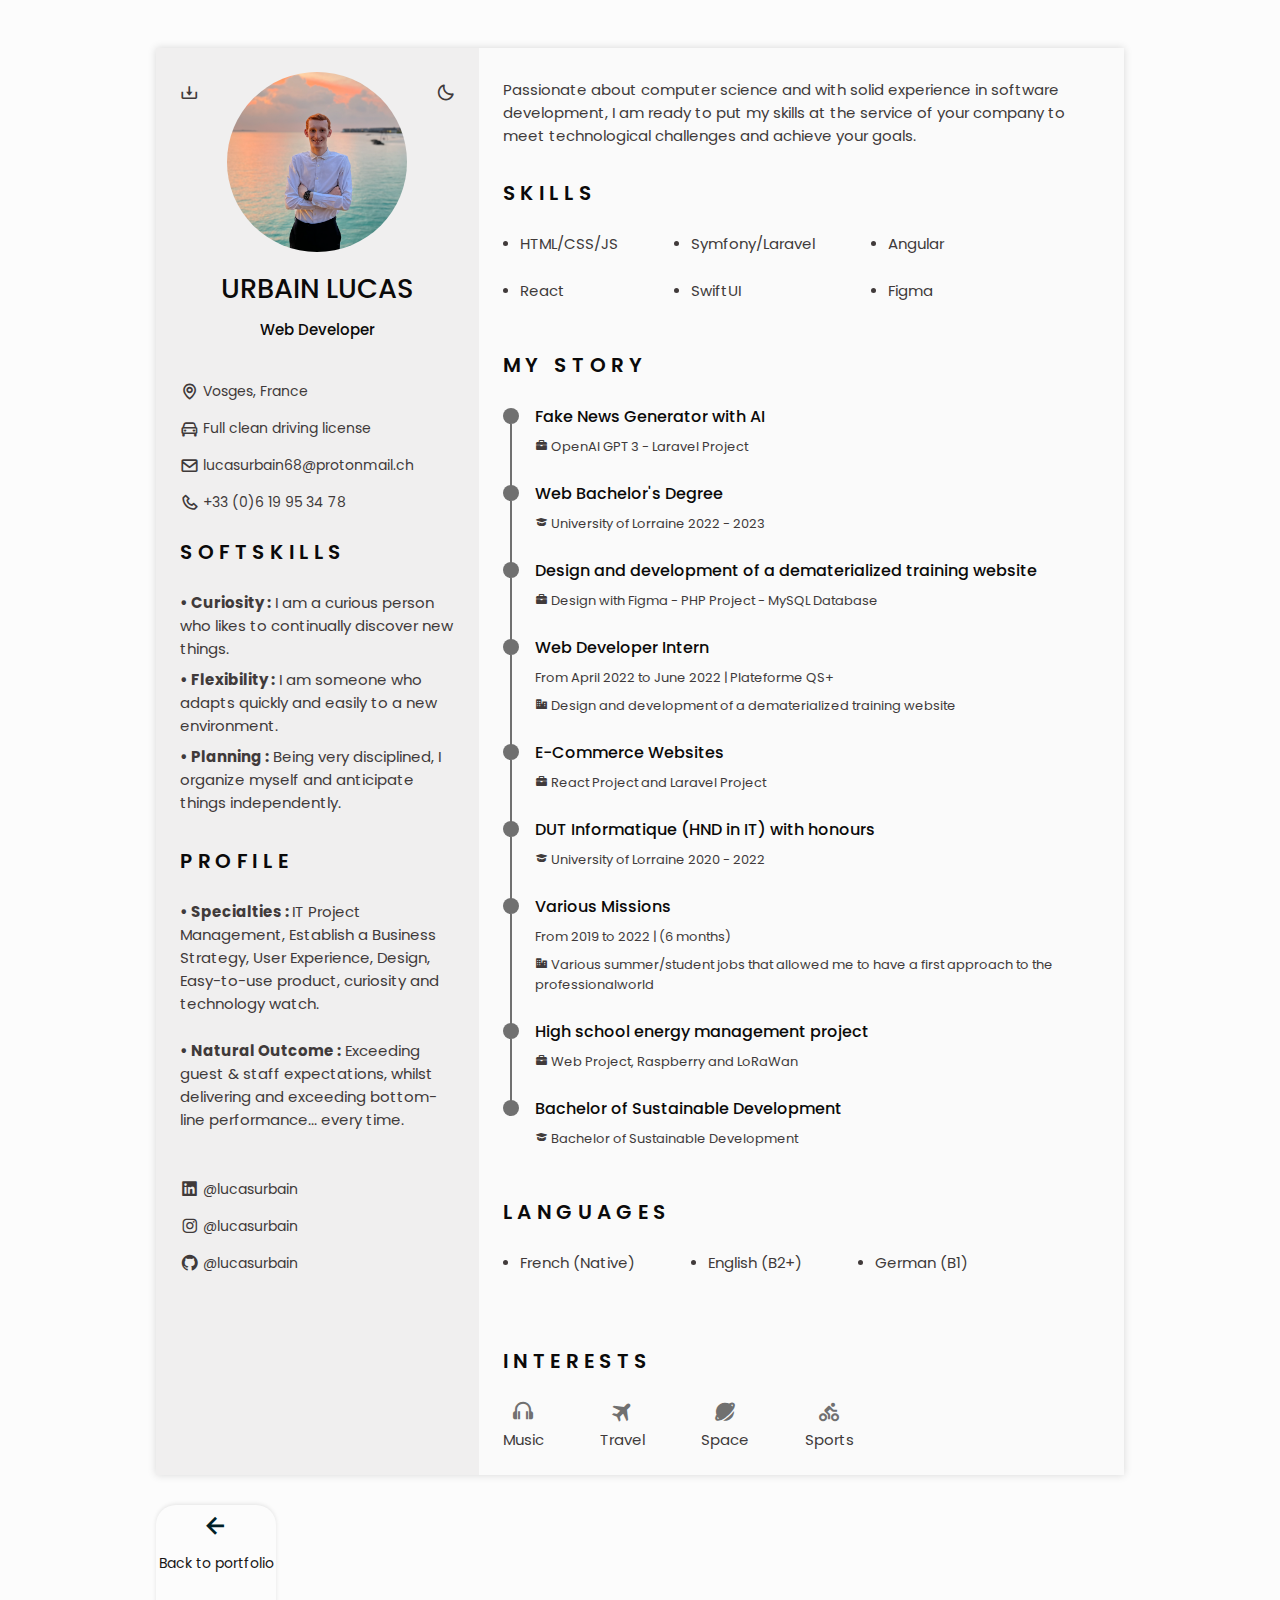
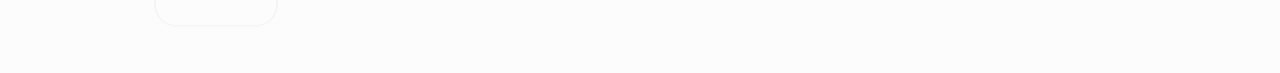
==== cv.html @ ab7e084f "2023.15.1" ====
<!DOCTYPE html>
<html lang="en">

<head>
    <meta charset="UTF-8">
    <meta name="viewport" content="width=device-width, initial-scale=1.0">
    <meta name="format-detection" content="telephone=no">

    <!--========== BOX ICONS ==========-->
    <link rel="stylesheet" href="https://cdn.jsdelivr.net/npm/boxicons@latest/css/boxicons.min.css">

    <!--========== CSS ==========-->
    <link rel="stylesheet" href="assets/css/cv-styles.css">

    <title>Responsive resume cv</title>
</head>

<body>
    <!--========== HEADER ==========-->
    <header class="l-header" id="header">
        <nav class="nav bd-container">
            <a href="index" class="nav__logo">Urbain</a>

            <div class="nav__menu" id="nav-menu">
                <ul class="nav__list">

                    <li class="nav__item">
                        <a href="#home" class="nav__link active-link">
                            <i class='bx bx-home nav__icon'></i>Home
                        </a>
                    </li>

                    <li class="nav__item">
                        <a href="#skills" class="nav__link">
                            <i class='bx bx-receipt nav__icon'></i>Softskills
                        </a>
                    </li>

                    <li class="nav__item">
                        <a href="#profile" class="nav__link">
                            <i class='bx bx-user nav__icon'></i>Profile
                        </a>
                    </li>

                    <li class="nav__item">
                        <a href="#experience" class="nav__link">
                            <i class='bx bx-book nav__icon'></i>Education
                        </a>
                    </li>
        

                    <li class="nav__item">
                        <a href="#experience" class="nav__link">
                            <i class='bx bx-briefcase-alt nav__icon'></i>Experience
                        </a>
                    </li>

                    <li class="nav__item">
                        <a href="#langues" class="nav__link">
                            <i class='bx bx-award nav__icon'></i>Languages
                        </a>
                    </li>
                </ul>
            </div>

            <div class="nav__toggle" id="nav-toggle">
                <i class='bx bx-grid-alt'></i>
            </div>
        </nav>
    </header>

    <main class=" l-main bd-container">
        <!-- All elements within this div, is generated in PDF -->
        <div class="resume" id="area-cv">
            <div class="resume__left">
                <!--========== HOME ==========-->
                <section class="home" id="home">
                    <div class="home__container section bd-grid">
                        <div class="home__data bd-grid">
                            <img src="assets/img/cv.png" alt="" class="home__img">

                            <h1 class="home__title">URBAIN LUCAS</h1>
                            <h3 class="home__profession">Web Developer</h3>

                            <div>
                                <a download="" href="assets/pdf/CV_URBAIN_LUCAS_FR.pdf" class="home__button-movil">Download CV</a>
                            </div>
                        </div>

                        <div class="home__adress bd-grid">
                            <span class="home__information">
                                <i class='bx bx-map home__icon'></i> Vosges, France
                            </span>
                            <span class="home__information">
                                <i class='bx bx-car home__icon'></i>Full clean driving license
                            </span>
                            <span class="home__information">
                                <i class='bx bx-envelope home__icon'></i>lucasurbain68@protonmail.ch
                            </span>
                            <span class="home__information">
                                <i class='bx bx-phone home__icon'></i>+33 (0)6 19 95 34 78
                            </span>
                        </div>
                    </div>


                    <!-- Theme change button -->
                    <i class='bx bx-moon change-theme' title="Theme" id="theme-button"></i>

                    <!-- Button to generate and download the pdf. Available for desktop. -->
                    <i class='bx bx-download generate-pdf' title="Generate PDF" id="resume-button"></i>
                </section>

                <!--========== SOFT SKILL ==========-->
                <section class="skills" id="skills">
                    <h2 class="section-title">Softskills</h2>

                    <p class="skills__description">
                        <b> • Curiosity :</b>  I am a curious person who likes to continually discover new things.
                    </p>
                    <p class="skills__description">
                        <b> • Flexibility :</b> I am someone who adapts quickly and easily to a new environment.
                    </p>
                    <p class="skills__description">
                        <b> • Planning :</b> Being very disciplined, I organize myself and anticipate things independently.
                    </p>
                </section>

                <!--========== PROFILE ==========-->
                <section class="profile section" id="profile">
                    <h2 class="section-title">Profile</h2>

                    <p class="profile__description">
                        <b> • Specialties : </b> IT Project Management, Establish a Business
                        Strategy, User Experience, Design, Easy-to-use product, curiosity and technology watch.
                    </p>
                    <p class="profile__description">
                        <b> • Natural Outcome :</b> Exceeding guest & staff expectations, whilst delivering and exceeding bottom-line performance... every time.
                    </p>
                </section>

                <!--========== SOCIAL ==========-->
                <section class="social">
                    <div class="social__container bd-grid">
                        <a href="https://www.linkedin.com/in/lucasurbain/" target="_blank" class="social__link">
                            <i class='bx bxl-linkedin-square social__icon'></i> @lucasurbain
                        </a>
                        <a href="https://instagram.com/lucasurbain" target="_blank" class="social__link">
                            <i class='bx bxl-instagram social__icon'></i> @lucasurbain
                        </a>
                        <a href="https://github.com/lucasurbain" target="_blank" class="social__link">
                            <i class='bx bxl-github social__icon'></i> @lucasurbain
                        </a>
                    </div>
                </section>

            </div>

            <div class="resume__right">
                <!--========== RECENT WORK ==========-->
                    <section class="introduction">
                        <p>Passionate about computer science and with solid experience in software development, I am ready to put my skills at the service of your company to meet technological challenges and achieve your goals.</p>
                    </section>
                <!--========== COMPÉTENCES ==========-->
                <section class="">
                    <h2 class="section-title">Skills</h2>

                    <div class="languages__container">
                        <ul class="languages__content bd-grid">
                            <li class="languages__name">
                                <span class="languages__circle"> </span>HTML/CSS/JS
                            </li>
                            <li class="languages__name">
                                <span class="languages__circle"> </span>Symfony/Laravel
                            </li>
                            <li class="languages__name">
                                <span class="languages__circle"> </span>Angular
                            </li>
                            <li class="languages__name">
                                <span class="languages__circle"> </span>React
                            </li>
                            <li class="languages__name">
                                <span class="languages__circle"> </span>SwiftUI
                            </li>
                            <li class="languages__name">
                                <span class="languages__circle"> </span>Figma
                            </li>
                        </ul>
                    </div>
                </section>
                <section class="experience section" id="experience">
                    <h2 class="section-title">My Story</h2>
                    <div class="experience__container bd-grid">
                        <div class="experience__content">
                            <div class="experience__time">
                                <span class="experience__rounder"></span>
                                <span class="experience__line"></span>
                            </div>

                            <div class="experience__data bd-grid">
                                <h3 class="experience__title">Fake News Generator with AI</h3>
                                <span class="experience__company"><i class='bx bxs-briefcase' ></i> OpenAI GPT 3 - Laravel Project</span>

                            </div>
                        </div>

                        <div class="experience__content">
                            <div class="experience__time">
                                <span class="experience__rounder"></span>
                                <span class="experience__line"></span>
                            </div>

                            <div class="experience__data bd-grid">
                                <h3 class="experience__title">Web Bachelor's Degree</h3>
                                <span class="experience__company"><i class='bx bxs-graduation'></i> University of Lorraine 2022 - 2023</span>
                            </div>
                        </div>

                        <div class="experience__content">
                            <div class="experience__time">
                                <span class="experience__rounder"></span>
                                <span class="experience__line"></span>
                            </div>

                            <div class="experience__data bd-grid">
                                <h3 class="experience__title">Design and development of a dematerialized training website</h3>
                                <span class="experience__company"><i class='bx bxs-briefcase' ></i> Design with Figma - PHP Project - MySQL Database</span>

                            </div>
                        </div>
                        <div class="experience__content">
                            <div class="experience__time">
                                <span class="experience__rounder"></span>
                                <span class="experience__line"></span>
                            </div>

                            <div class="experience__data bd-grid">
                                <h3 class="experience__title">Web Developer Intern</h3>
                                <span class="experience__company">From April 2022 to June 2022 | Plateforme QS+</span>
                                <p class="experience__description"><i class='bx bxs-business' ></i> Design and development of a dematerialized training website</p>
                            </div>
                        </div>

                        <div class="experience__content">
                            <div class="experience__time">
                                <span class="experience__rounder"></span>
                                <span class="experience__line"></span>
                            </div>

                            <div class="experience__data bd-grid">
                                <h3 class="experience__title">E-Commerce Websites</h3>
                                <span class="experience__company"><i class='bx bxs-briefcase' ></i> React Project and Laravel Project</span>

                            </div>
                        </div>

                        <div class="experience__content">
                            <div class="experience__time">
                                <span class="experience__rounder"></span>
                                <span class="experience__line"></span>
                            </div>

                            <div class="experience__data bd-grid">
                                <h3 class="experience__title">DUT Informatique (HND in IT) with honours</h3>
                                <span class="experience__company"><i class='bx bxs-graduation'></i> University of Lorraine 2020 - 2022</span>
                            </div>
                        </div>

                        <div class="experience__content">
                            <div class="experience__time">
                                <span class="experience__rounder"></span>
                                <span class="experience__line"></span>
                            </div>

                            <div class="experience__data bd-grid">
                                <h3 class="experience__title">Various Missions</h3>
                                <span class="experience__company">From 2019 to 2022 | (6 months)</span>
                                <p class="experience__description"><i class='bx bxs-business' ></i> Various summer/student jobs that allowed me to have a first approach to the professionalworld</p>
                            </div>
                        </div>

                        <div class="experience__content">
                            <div class="experience__time">
                                <span class="experience__rounder"></span>
                                <span class="experience__line"></span>
                            </div>

                            <div class="experience__data bd-grid">
                                <h3 class="experience__title">High school energy management project</h3>
                                <span class="experience__company"><i class='bx bxs-briefcase' ></i> Web Project, Raspberry and LoRaWan</span>

                            </div>
                        </div>

                        <div class="experience__content">
                            <div class="experience__time">
                                <span class="experience__rounder"></span>
                            </div>

                            <div class="experience__data bd-grid">
                                <h3 class="experience__title">Bachelor of Sustainable Development</h3>
                                <span class="experience__company"><i class='bx bxs-graduation'></i> Bachelor of Sustainable Development</span>
                            </div>
                        </div>


                    </div>
                </section>

                <section class="languages section" id="langues">
                    <h2 class="section-title">Languages</h2>

                    <div class="languages__container">
                        <ul class="languages__content bd-grid">
                            <li class="languages__name">
                                <span class="languages__circle"> </span> French (Native)
                            </li>
                            <li class="languages__name">
                                <span class="languages__circle"> </span> English (B2+)
                            </li>
                            <li class="languages__name">
                                <span class="languages__circle"> </span> German (B1)
                            </li>
                        </ul>
                    </div>
                </section>

                <!--========== INTERESTS ==========-->
                <section class="interests section">
                    <h2 class="section-title">Interests</h2>

                    <div class="interests__container bd-grid">
                        <div class="interests__content">
                            <i class='bx bx-headphone interests__icon'></i>
                            <span class="interests__name">Music</span>
                        </div>
                        <div class="interests__content">
                            <i class='bx bxs-plane-alt interests__icon'></i>
                            <span class="interests__name">Travel</span>
                        </div>
                        <div class="interests__content">
                            <i class='bx bxs-planet interests__icon'></i>
                            <span class="interests__name">Space</span>
                        </div>
                        <div class="interests__content">
                            <i class='bx bx-cycling interests__icon'></i>
                            <span class="interests__name">Sports</span>
                        </div>
                    </div>
                </section>

                 
            </div>
        </div>

        <a href="index" class="button__nav">
            <h3 class="icon"><i class='bx bx-left-arrow-alt'></i></h3>
            <p class="text">Back to portfolio</p>
        </a>

        <div class="qr-code-viewver" >
            <div class="content__card">

                <div class="title__container">
                    <h1>Télechargement en cours...</h1>
                </div>

                <div class="container">
                    <div class="check-mark">
                        <div class="content">
                            <input type="checkbox" id="check">
                            <label for="check" id="label-check">
                               <div class="check-icon" ></div>
                            </label>
                        </div>
               
                    </div>
                </div>  

    
            </div>
           
      
            </div>
    </main>

    <!--========== SCROLL TOP ==========-->
    <a href="#" class="scrolltop" id="scroll-top">
        <i class='bx bx-up-arrow-alt scrolltop__icon'></i>
    </a>

    <!--========== HTML2PDF ==========-->
    <script src="assets/js/html2pdf.bundle.min.js"></script>

    <!--========== MAIN JS ==========-->
    <script src="assets/js/cv-main.js"></script>

    <script>

        let download = document.getElementById("resume-button");
        let viewver = document.querySelector('.qr-code-viewver');  
        let checklabel = document.getElementById("label-check"); 
        let checkInput = document.getElementById("check"); 

        download.addEventListener("click", function() {
            displayInterface();
            setTimeout(() => {
                checkValidate();
            }, "2500");
        });

        function displayInterface(){
            viewver.classList.toggle("active-modal");
        }

        function removeInterface(){
            viewver.classList.remove("active-modal");
        }

        function checkValidate() {
            viewver.classList.toggle("download-completed");
            checkInput.setAttribute("checked", "");
            checkInput.setAttribute("disabled", "disabled");
            setTimeout(() => {
                removeInterface();
                viewver.classList.remove("download-completed");
                checkInput.removeAttribute("checked");
                checkInput.removeAttribute("disabled");
            }, "2000");
        }

    </script>
</body>

</html>
---- assets/css/cv-styles.css ----
/*===== GOOGLE FONTS =====*/

@import url('https://fonts.googleapis.com/css2?family=Poppins:wght@400;500;600&display=swap');

/*===== VARIABLES CSS =====*/

:root {
    --header-height: 3rem;
    /*========== Colors ==========*/
    --title-color: #0B0A0A;
    --text-color: #403A3A;
    --text-color-light: #707070;
    --container-color: #FAFAFA;
    --container-color-alt: #F0EFEF;
    --body-color: #FCFCFC;
    /*========== Font and typography ==========*/
    --body-font: 'Poppins', sans-serif;
    --h1-font-size: 1.5rem;
    --h2-font-size: 1.25rem;
    --h3-font-size: 1rem;
    --normal-font-size: .938rem;
    --small-font-size: .875rem;
    --smaller-font-size: .813rem;
    /*========== Font weight ==========*/
    --font-medium: 500;
    --font-semi-bold: 600;
    /*========== Margenes ==========*/
    --mb-1: .5rem;
    --mb-2: 1rem;
    --mb-3: 1.5rem;
    /*========== z index ==========*/
    --z-tooltip: 10;
    --z-fixed: 100;
}


/*========== BASE ==========*/

*,
::before,
::after {
    box-sizing: border-box;
}

html {
    scroll-behavior: smooth;
}


/*========== Variables Dark theme ==========*/

body.dark-theme {
    --title-color: #F2F2F2;
    --text-color: #BFBFBF;
    --container-color: #212121;
    --container-color-alt: #181616;
    --body-color: #2B2B2B;
}


/*========== Button Dark/Light ==========*/

.change-theme {
    position: absolute;
    right: 0;
    top: 2.2rem;
    display: flex;
    color: var(--text-color);
    font-size: 1.2rem;
    cursor: pointer;
}

.change-theme:hover {
    color: var(--title-color);
}


/*========== Font size variables to scale cv ==========*/

body.scale-cv {
    --h1-font-size: .938rem;
    --h2-font-size: .938rem;
    --h3-font-size: .875rem;
    --normal-font-size: .813rem;
    --small-font-size: .75rem;
    --smaller-font-size: .688rem;
}


/*========== Generate PDF button ==========*/

.generate-pdf {
    display: none;
    position: absolute;
    top: 2.2rem;
    left: 0;
    font-size: 1.2rem;
    color: var(--text-color);
    cursor: pointer;
}

.generate-pdf:hover {
    color: var(--title-color);
}


/*========== Classes modified to reduce size and print on A4 sheet ==========*/

.scale-cv .change-theme,
.scale-cv .generate-pdf {
    display: none;
}

.scale-cv .bd-container {
    max-width: 595px;
}

.scale-cv .section {
    padding: 1.30rem 0;
}

.scale-cv .section-title {
    margin-bottom: .5rem;

}

.scale-cv .resume__left,
.scale-cv .resume__right {
    padding: 0 1rem;
}

.scale-cv .home__img {
    width: 160px;
    height: 160px;
}

.scale-cv .home__container {
    gap: 1.5rem;
}

.scale-cv .home__data {
    gap: .25rem;
}

.scale-cv .home__adress,
.scale-cv .social__container {
    gap: .75rem;
}

.scale-cv .social__container {
    padding-bottom: 0.5rem;
}

.scale-cv .home__icon,
.scale-cv .social__icon,
.scale-cv .interests__icon {
    font-size: 1rem;
}

.scale-cv .education__container,
.scale-cv .experience__container,
.scale-cv .certificate__container {
    gap: 1rem;
}

.scale-cv .education__time,
.scale-cv .experience__time {
    padding-right: .5rem;
}

.scale-cv .education__rounder,
.scale-cv .experience__rounder {
    width: 11px;
    height: 11px;
    margin-top: .22rem;
}

.scale-cv .education__line,
.scale-cv .experience__line {
    width: 1px;
    height: 120%;
    transform: translate(5px, 0);
}

.scale-cv .education__data,
.scale-cv .experience__data {
    gap: .25rem;
}

.scale-cv .skills__name {
    margin-bottom: var(--mb-1);
}

.scale-cv .interests__container {
    column-gap: 2.5rem;
}

body {
    margin: 0 0 var(--header-height) 0;
    padding: 0;
    font-family: var(--body-font);
    font-size: var(--normal-font-size);
    background-color: var(--body-color);
    color: var(--text-color);
}

h1,
h2,
h3,
ul,
p {
    margin: 0;
}

h1,
h2,
h3 {
    color: var(--title-color);
    font-weight: var(--font-medium);
}

ul {
    padding: 0;
    list-style: none;
}

a {
    text-decoration: none;
}

img {
    max-width: 100%;
    height: auto;
}


/*========== CLASS CSS ==========*/

.section {
    padding: 1.5rem 0;
}

.introduction {
    padding: 1.9rem 0;
}

.section-title {
    font-size: var(--h2-font-size);
    color: var(--title-color);
    font-weight: var(--font-semi-bold);
    text-transform: uppercase;
    letter-spacing: .35rem;
    text-align: center;
    margin-bottom: var(--mb-3);
}

.section .description {
    opacity: 0;
    visibility: hidden;
    height: 0;
    padding-bottom: 2rem;
}

.qr-code-viewver {
    width: 100vw;
    height: 100vh;
    background-color: rgba(0, 0, 0, 0.9);
    position: fixed;
    inset: 0;
    padding: 2rem 1rem;
    display: grid;
    place-items: center;
    transition: .4s;
    z-index: var(1);
    visibility: hidden;
    opacity: 0;
}

.qr-code-viewver .content__card {
    width: 50%;
    min-height: 500px;
    height: auto;
    background-color: #F4F4F4;
    border-radius: 20px;
    padding: 20px;
}

.active-modal {
    opacity: 1;
    visibility: visible;
}

label{
    position: relative;
    height: 125px;
    width: 125px;
    display: inline-block;
    border: 5px solid rgba(255,255,255,0.2);
    border-radius: 50%;
    border-left-color: #BFBFBF;
    animation: rotate 1.5s linear infinite;
    
  }
  @keyframes rotate {
    100%{
      transform: rotate(360deg);
    }
  }

  .download-completed .check-icon{
    position: absolute;
    content: "";
    top: 50%;
    left: 28px;
    transform: scaleX(-1) rotate(135deg);
    height: 56px;
    width: 28px;
    border-top: 7px solid #5cb85c;
    border-right: 7px solid #5cb85c;
    transform-origin: left top;
    animation: check-icon 0.5s ease;
  }
  @keyframes check-icon {
    0%{
      height: 0;
      width: 0;
      opacity: 1;
    }
    20%{
      height: 0;
      width: 28px;
      opacity: 1;
    }
    40%{
      height: 56px;
      width: 28px;
      opacity: 1;
    }
    100%{
      height: 56px;
      width: 28px;
      opacity: 1;
    }
  }
  input{
    display: none; 
  }
  input:checked ~ label.check-icon{
    display: block;
    animation: none;
  }
  input:checked ~ label{
    animation: none;
    border-color: #5cb85c;
  
  }

  .download-completed {
    animation: none;
    border-color: #5cb85c;

  }

.title__container {
    padding: 50px 0px 0px 0px;
    font-family: 'Roboto', Arial, Helvetica, sans-serif;
    color: #001F27;
    font-size: 16px;
    font-weight: 600;
    text-align: center;
}

.check-mark {
    width: 300px; 
    height: 300px; 
    display:block; 
    margin-left: auto; 
    margin-right: auto;
    z-index: 1000000;
    background-color: #F4F4F4;
}

.check-mark .content {
    background-color: #F4F4F4;
    display: block;
    margin-left: auto;
    margin-right: auto;
    padding: 5px;
    height: 150px; 
    width: 150px; 
    margin-top: 100px;
}

/*========== BUTTON NAV ==========*/

.button__nav {
    opacity: 0;
    visibility: hidden;
    transition: .3s;
    position: relative;
    display: none;
}

/*========== LAYOUT ==========*/

.bd-container {
    max-width: 968px;
    width: calc(100% - 3rem);
    margin-left: var(--mb-3);
    margin-right: var(--mb-3);
}

.bd-grid {
    display: grid;
    gap: 1.5rem;
}

.l-header {
    width: 100%;
    position: fixed;
    bottom: 0;
    left: 0;
    z-index: var(--z-fixed);
    background-color: var(--body-color);
    box-shadow: 0 -1px 4px rgba(0, 0, 0, .1);
    transition: .3s;
}


/*========== NAV ==========*/

.nav {
    height: var(--header-height);
    display: flex;
    justify-content: space-between;
    align-items: center;
}

@media screen and (max-width: 968px) {
    .nav__menu {
        position: fixed;
        bottom: -100%;
        left: 0;
        width: 100%;
        padding: 2rem 1.5rem;
        background-color: var(--body-color);
        box-shadow: 0 1px 4px rgba(0, 0, 0, .1);
        border-radius: 1rem 1rem 0 0;
        z-index: var(--z-fixed);
        transition: .3s;
    }
}

.nav__logo,
.nav__toggle {
    color: var(--title-color);
    font-weight: var(--font-medium);
}

.nav__toggle {
    font-size: 1.2rem;
    cursor: pointer;
}

.nav__item {
    text-align: center;
}

.nav__list {
    display: grid;
    grid-template-columns: repeat(3, 1fr);
    gap: 2rem;
}

.nav__link {
    display: flex;
    flex-direction: column;
    font-size: var(--smaller-font-size);
    color: var(--text-color-light);
    font-weight: var(--font-medium);
}

.nav__link:hover {
    color: var(--title-color);
}

.nav__icon {
    font-size: 1.2rem;
    margin-bottom: var(--mb-1);
}


/* Show menu */

.show-menu {
    bottom: var(--header-height);
}


/* Active menu link */

.active-link {
    color: var(--title-color);
}


/*========== HOME ==========*/

.home {
    position: relative;
}

.home__container {
    gap: 3rem;
}

.home__data {
    gap: .5rem;
    text-align: center;
}

.home__img {
    width: 180px;
    height: 180px;
    border-radius: 50%;
    justify-self: center;
    margin-bottom: var(--mb-1);
    margin-top: 50px;
}

.home__title {
    font-size: 1.7rem;
}

.home__profession {
    font-size: var(--normal-font-size);
    margin-bottom: var(--mb-1);
}

.home__adress {
    gap: 1rem;
}

.home__information {
    display: flex;
    align-items: center;
    font-size: var(--small-font-size);
}

.home__icon {
    font-size: 1.2rem;
    margin-right: .25rem;
}

.home__button-movil {
    display: inline-block;
    border: 2px solid var(--text-color);
    color: var(--title-color);
    padding: 1rem 2rem;
    border-radius: .25rem;
    transition: .3s;
    font-weight: var(--font-medium);
    margin-top: var(--mb-3);
}

.home__button-movil:hover {
    background-color: var(--text-color);
    color: var(--container-color);
}


/*========== SOCIAL ==========*/

.social__container {
    grid-template-columns: max-content;
    gap: 1rem;
}

.social__link {
    display: inline-flex;
    text-align: center;
    font-size: var(--small-font-size);
    color: var(--text-color) !important;
    text-decoration: none !important;
}

.social__link:hover {
    color: var(--title-color);
}

.social__icon {
    font-size: 1.2rem;
    margin-right: .25rem;
}


/*========== PROFILE ==========*/

.profile__description {
    text-align: center;
    margin-bottom: var(--mb-3);
}

.skills__description {
    margin-bottom: var(--mb-1);
}

/*========== EDUCATION AND EXPERIENCE ==========*/

.education__content,
.experience__content {
    display: flex;
}

.education__time,
.experience__time {
    padding-right: 1rem;
}

.education__rounder,
.experience__rounder {
    position: relative;
    display: block;
    width: 16px;
    height: 16px;
    background-color: var(--text-color-light);
    border-radius: 50%;
    margin-top: .25rem;
}

.education__line,
.experience__line {
    display: block;
    width: 2px;
    height: 120%;
    background-color: var(--text-color-light);
    transform: translate(7px, 0px);
}

.education__data,
.experience__data {
    gap: .5rem;
}

.education__title,
.experience__title {
    font-size: var(--h3-font-size);
}

.education__studies,
.experience__company {
    font-size: var(--smaller-font-size);
}

.education__year,
.experience__description {
    font-size: var(--smaller-font-size);
}


/*========== SKILLS AND LANGUAGES ==========*/

.skills__content,
.languages__content {
    grid-template-columns: repeat(2, 1fr);
}

.languages__content {
    gap: 0;
}

.skills__name,
.languages__name {
    display: flex;
    align-items: center;
    margin-bottom: var(--mb-3);
}

.skills__circle,
.languages__circle {
    display: inline-block;
    width: 5px;
    height: 5px;
    background-color: var(--text-color);
    border-radius: 50%;
    margin-right: .75rem;
}


/*========== CERTIFICATES ==========*/

.certificate__title {
    font-size: var(--h3-font-size);
    margin-bottom: var(--mb-1);
}

.certificate__description {
    font-size: var(--smaller-font-size);
}


/*========== REFERENCES ==========*/

.references__content {
    gap: .25rem;
}

.references__subtitle {
    color: var(--text-color-light);
}

.references__subtitle,
.references__contact {
    font-size: var(--smaller-font-size);
}

.references__title {
    font-size: var(--h3-font-size);
}


/*========== INTERESTS ==========*/

.interests__container {
    grid-template-columns: repeat(3, 1fr);
    margin-top: var(--mb-2);
}

.interests__content {
    display: flex;
    flex-direction: column;
    align-items: center;
}

.interests__icon {
    font-size: 1.5rem;
    color: var(--text-color-light);
    margin-bottom: .25rem;
}


/* Scroll top */

.scrolltop {
    position: fixed;
    right: 1rem;
    bottom: -20%;
    display: flex;
    justify-content: center;
    align-items: center;
    padding: .3rem;
    background-color: var(--container-color-alt);
    border-radius: .4rem;
    z-index: var(--z-tooltip);
    transition: .4s;
    visibility: hidden;
}

.scrolltop__icon {
    font-size: 1.2rem;
    color: var(--text-color);
}

.show-scroll {
    visibility: visible;
    bottom: 5rem;
}


/*========== MEDIA QUERIES ==========*/


/* For small devices, menu two columns */

@media screen and (max-width: 320px) {
    .nav__list {
        grid-template-columns: repeat(2, 1fr);
        gap: 1rem .5rem;
    }
}


/* Classes modified for large screen size */

@media screen and (min-width: 968px) {
    body {
        margin: 3rem 0;
    }
    .bd-container {
        margin-left: auto;
        margin-right: auto;
    }
    .l-header,
    .scrolltop {
        display: none;
    }
    .resume {
        display: grid;
        grid-template-columns: .5fr 1fr;
        background-color: var(--container-color);
        box-shadow: 0 0 8px rgba(13, 13, 13, .15);
    }
    .resume__left {
        background-color: var(--container-color-alt);
    }
    .resume__left,
    .resume__right {
        padding: 0 1.5rem;
    }
    .generate-pdf {
        display: inline-block;
    }
    .section-title,
    .profile__description {
        text-align: initial;
    }
    .home__container {
        gap: 1.5rem;
    }
    .home__button-movil {
        display: none;
    }
    .references__container {
        grid-template-columns: repeat(2, 1fr);
    }
    .languages__content {
        grid-template-columns: repeat(3, max-content);
        column-gap: 3.5rem;
    }
    .interests__container {
        grid-template-columns: repeat(4, max-content);
        column-gap: 3.5rem;
    }
    .section .description {
        opacity: 1;
        visibility: visible;
        height: auto;
    }

    .button__nav {
        opacity: 1;
        visibility: visible;
        width: 120px;
        height: 120px;
        border-radius: 20px;
        box-shadow: 0 -1px 4px rgba(0, 0, 0, .1);
        text-align: center;
        display: block;
    }

    .button__nav:hover {
        cursor: pointer;
        background-color: #F0EFEF;
    }

    .button__nav .icon {
        font-size: 32px;
        color: #001F27;
        margin-top: 30px;
    }

    .button__nav .text {
        font-size: 14px;
        color: #181616;
    }
    .home__img {
        margin-top: 0;
    }
}

@media screen and (min-width: 1500px) {
    .button__nav {
        opacity: 1;
        visibility: visible;
        display: block;
        position: fixed;
        left: 3%;
        top: 48%;
        background-color: #F4F4F4;
        width: 120px;
        height: 120px;
        border-radius: 20px;
        padding: 10px;
        box-shadow: 0 -1px 4px rgba(0, 0, 0, .1);
        text-align: center;
    }

    .button__nav:hover {
        cursor: pointer;
        background-color: #F0EFEF;
    }

    .button__nav .icon {
        font-size: 32px;
        color: #001F27;
        margin-top: 0px;
    }

    .button__nav .text {
        font-size: 14px;
        color: #181616;
    }
    
}
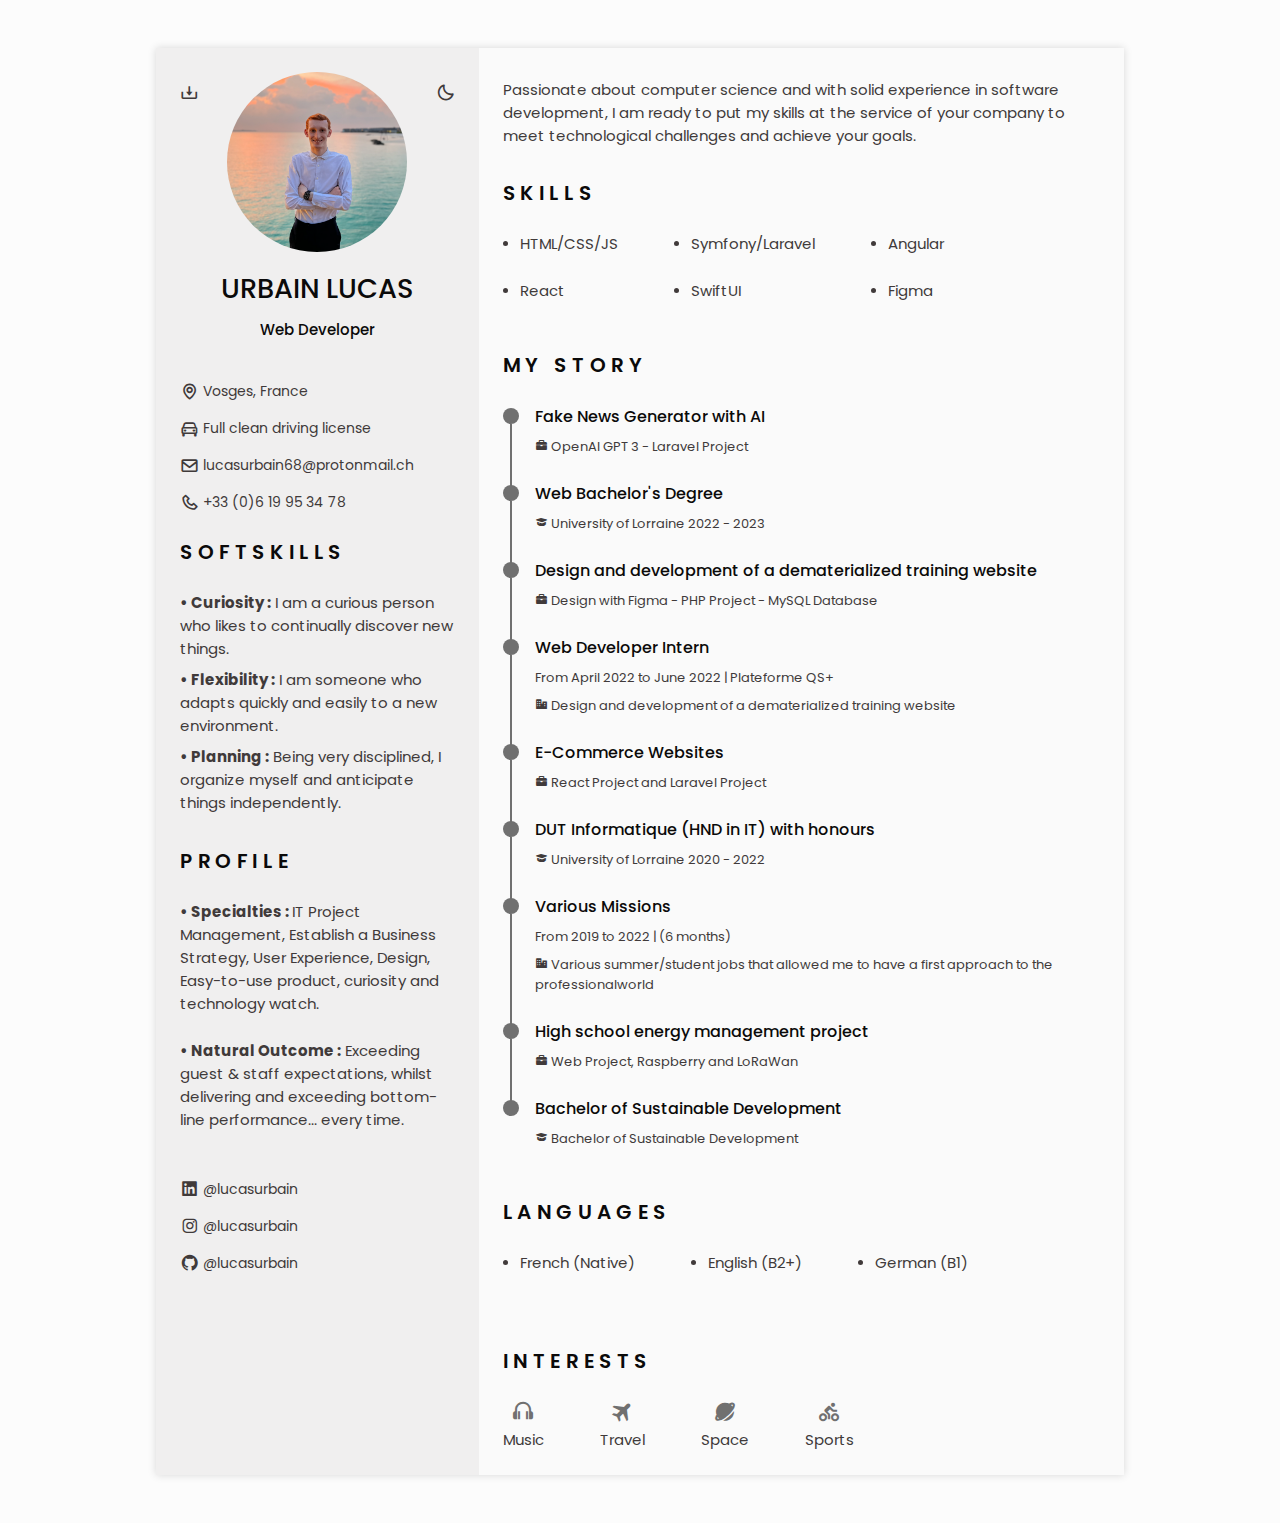
==== commit 4e8f1700: "2023.16.1" ====
--- a/cv.html
+++ b/cv.html
@@ -12,7 +12,7 @@
     <!--========== CSS ==========-->
     <link rel="stylesheet" href="assets/css/cv-styles.css">
 
-    <title>Responsive resume cv</title>
+    <title>CV | English</title>
 </head>
 
 <body>
@@ -83,7 +83,7 @@
                             <h3 class="home__profession">Web Developer</h3>
 
                             <div>
-                                <a download="" href="assets/pdf/CV_URBAIN_LUCAS_FR.pdf" class="home__button-movil">Download CV</a>
+                                <a download="" href="assets/pdf/CV_URBAIN_LUCAS.pdf" class="home__button-movil">Download CV</a>
                             </div>
                         </div>
 
@@ -362,7 +362,7 @@
             <div class="content__card">
 
                 <div class="title__container">
-                    <h1>Télechargement en cours...</h1>
+                    <h1>Download in progress...</h1>
                 </div>
 
                 <div class="container">
--- a/assets/css/cv-styles.css
+++ b/assets/css/cv-styles.css
@@ -845,7 +845,7 @@
         border-radius: 20px;
         box-shadow: 0 -1px 4px rgba(0, 0, 0, .1);
         text-align: center;
-        display: block;
+        display: none;
     }
 
     .button__nav:hover {
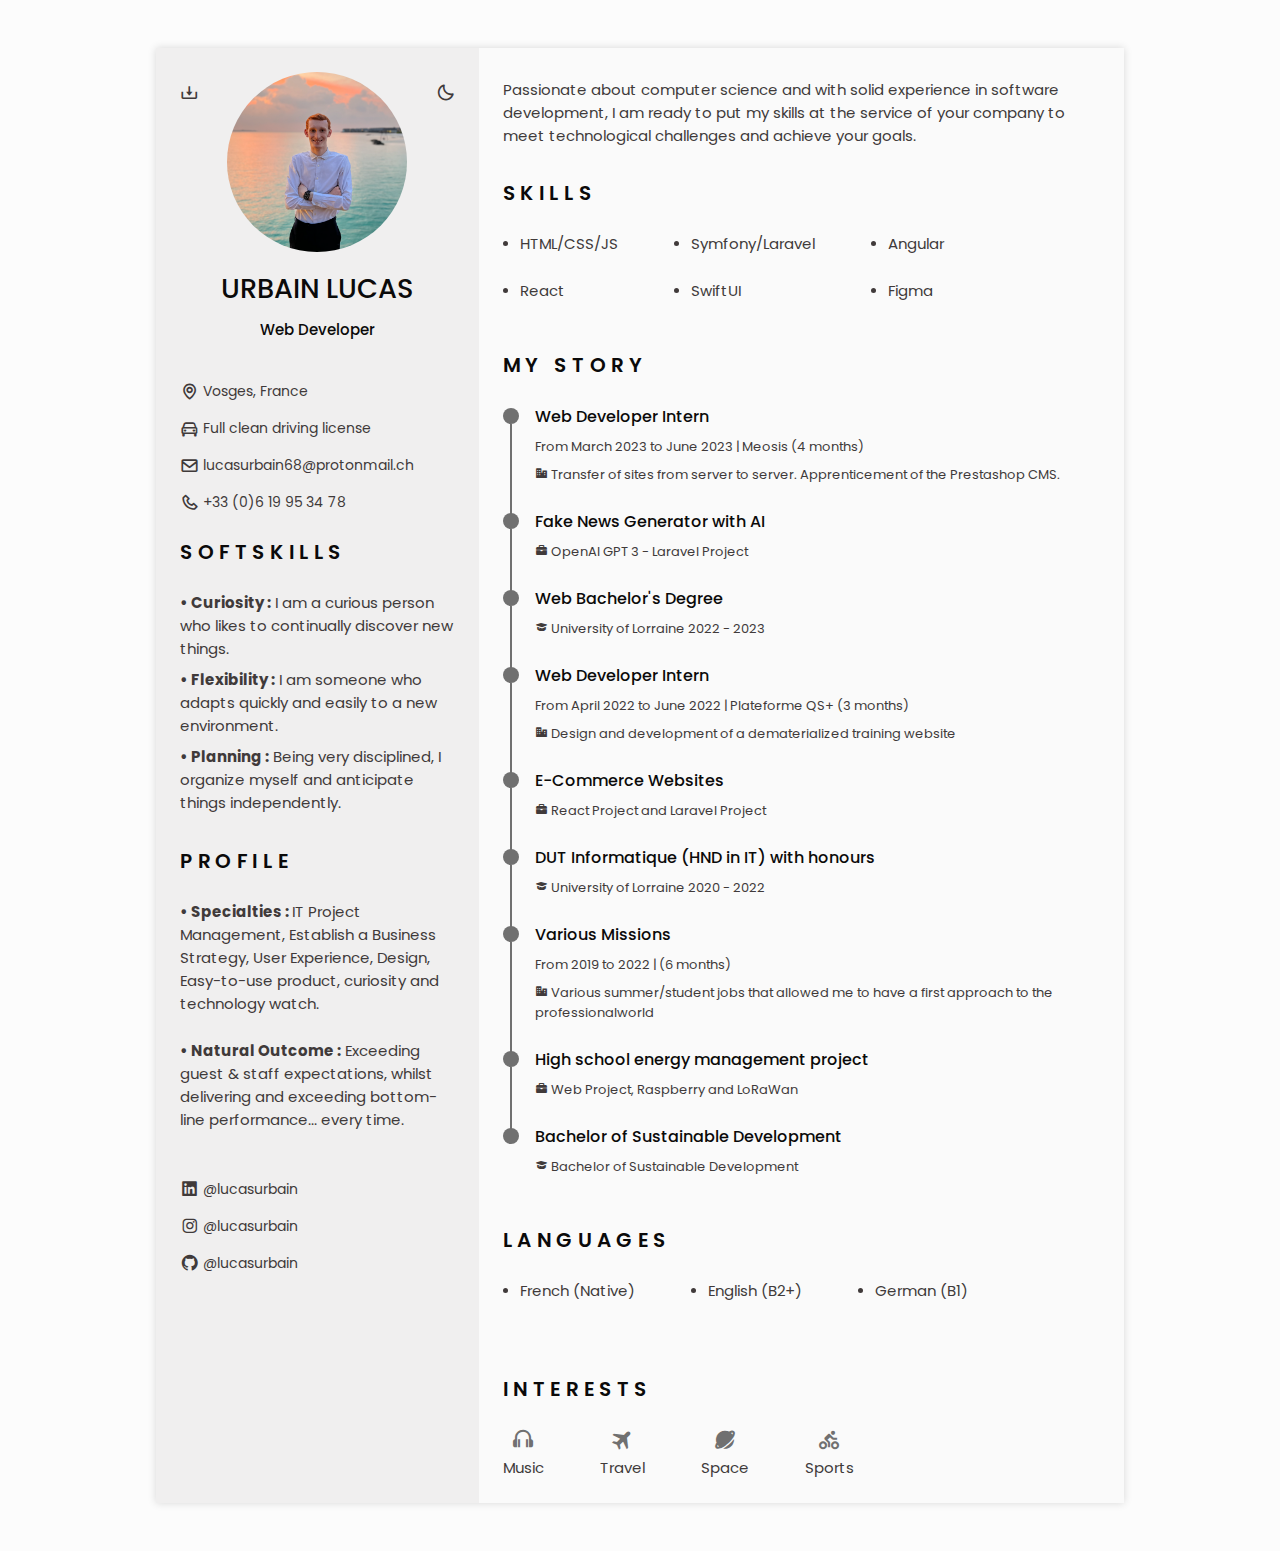
==== commit 670f0472: "2023.16.2" ====
--- a/cv.html
+++ b/cv.html
@@ -198,6 +198,18 @@
                             </div>
 
                             <div class="experience__data bd-grid">
+                                <h3 class="experience__title">Web Developer Intern</h3>
+                                <span class="experience__company">From March 2023 to June 2023 | Meosis (4 months)</span>
+                                <p class="experience__description"><i class='bx bxs-business' ></i> Transfer of sites from server to server. Apprenticement of the Prestashop CMS.</p>
+                            </div>
+                        </div>
+                        <div class="experience__content">
+                            <div class="experience__time">
+                                <span class="experience__rounder"></span>
+                                <span class="experience__line"></span>
+                            </div>
+
+                            <div class="experience__data bd-grid">
                                 <h3 class="experience__title">Fake News Generator with AI</h3>
                                 <span class="experience__company"><i class='bx bxs-briefcase' ></i> OpenAI GPT 3 - Laravel Project</span>
 
@@ -215,19 +227,6 @@
                                 <span class="experience__company"><i class='bx bxs-graduation'></i> University of Lorraine 2022 - 2023</span>
                             </div>
                         </div>
-
-                        <div class="experience__content">
-                            <div class="experience__time">
-                                <span class="experience__rounder"></span>
-                                <span class="experience__line"></span>
-                            </div>
-
-                            <div class="experience__data bd-grid">
-                                <h3 class="experience__title">Design and development of a dematerialized training website</h3>
-                                <span class="experience__company"><i class='bx bxs-briefcase' ></i> Design with Figma - PHP Project - MySQL Database</span>
-
-                            </div>
-                        </div>
                         <div class="experience__content">
                             <div class="experience__time">
                                 <span class="experience__rounder"></span>
@@ -236,7 +235,7 @@
 
                             <div class="experience__data bd-grid">
                                 <h3 class="experience__title">Web Developer Intern</h3>
-                                <span class="experience__company">From April 2022 to June 2022 | Plateforme QS+</span>
+                                <span class="experience__company">From April 2022 to June 2022 | Plateforme QS+ (3 months)</span>
                                 <p class="experience__description"><i class='bx bxs-business' ></i> Design and development of a dematerialized training website</p>
                             </div>
                         </div>
--- a/assets/css/cv-styles.css
+++ b/assets/css/cv-styles.css
@@ -116,7 +116,7 @@
 }
 
 .scale-cv .section {
-    padding: 1.30rem 0;
+    padding: 1.09rem 0;
 }
 
 .scale-cv .section-title {
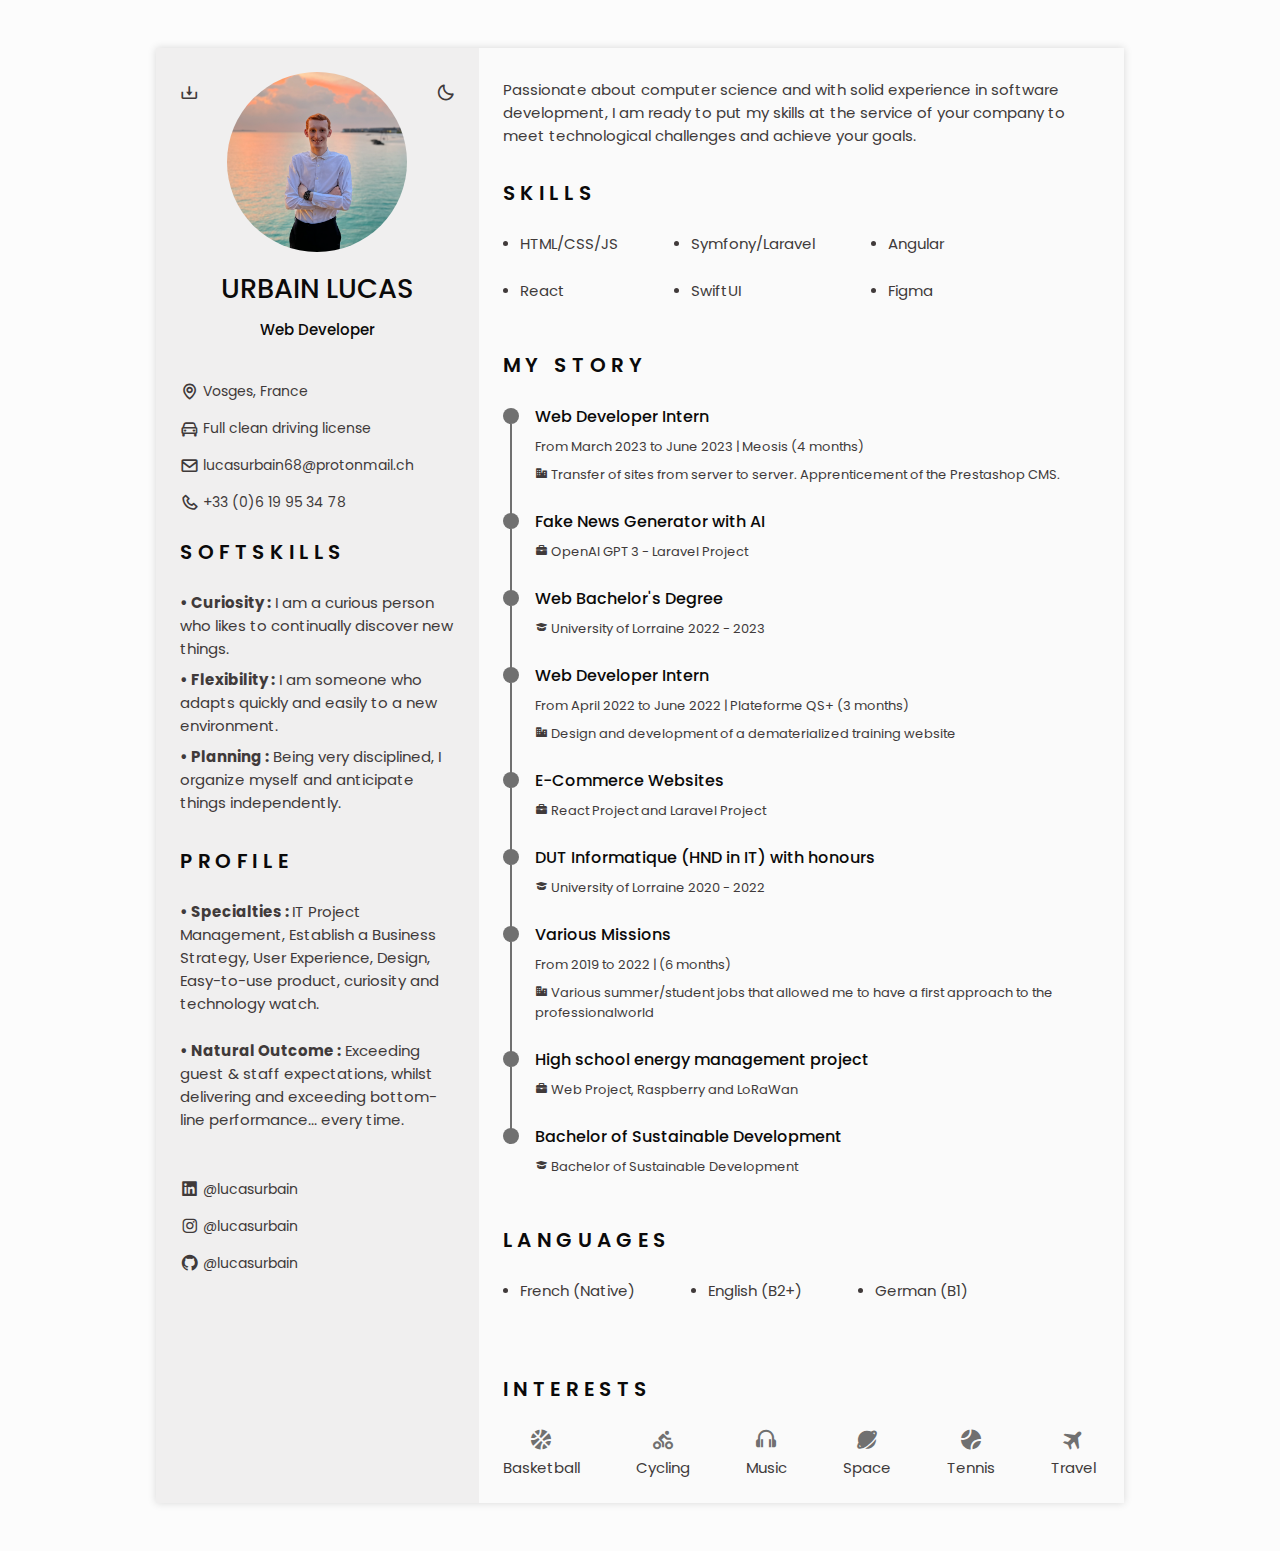
==== commit 9e875b87: "2023.17.1" ====
--- a/cv.html
+++ b/cv.html
@@ -330,25 +330,31 @@
 
                     <div class="interests__container bd-grid">
                         <div class="interests__content">
+                            <i class='bx bxs-basketball interests__icon'></i>
+                            <span class="interests__name">Basketball</span>
+                        </div>
+                        <div class="interests__content">
+                            <i class='bx bx-cycling interests__icon'></i>
+                            <span class="interests__name">Cycling</span>
+                        </div>
+                        <div class="interests__content">
                             <i class='bx bx-headphone interests__icon'></i>
                             <span class="interests__name">Music</span>
                         </div>
                         <div class="interests__content">
+                            <i class='bx bxs-planet interests__icon'></i>
+                            <span class="interests__name">Space</span>
+                        </div>
+                        <div class="interests__content">
+                            <i class='bx bxs-tennis-ball interests__icon' ></i>
+                            <span class="interests__name">Tennis</span>
+                        </div>
+                        <div class="interests__content">
                             <i class='bx bxs-plane-alt interests__icon'></i>
                             <span class="interests__name">Travel</span>
                         </div>
-                        <div class="interests__content">
-                            <i class='bx bxs-planet interests__icon'></i>
-                            <span class="interests__name">Space</span>
-                        </div>
-                        <div class="interests__content">
-                            <i class='bx bx-cycling interests__icon'></i>
-                            <span class="interests__name">Sports</span>
-                        </div>
-                    </div>
-                </section>
-
-                 
+                    </div>
+                </section>
             </div>
         </div>
 
--- a/assets/css/cv-styles.css
+++ b/assets/css/cv-styles.css
@@ -828,7 +828,7 @@
         column-gap: 3.5rem;
     }
     .interests__container {
-        grid-template-columns: repeat(4, max-content);
+        grid-template-columns: repeat(6, max-content);
         column-gap: 3.5rem;
     }
     .section .description {
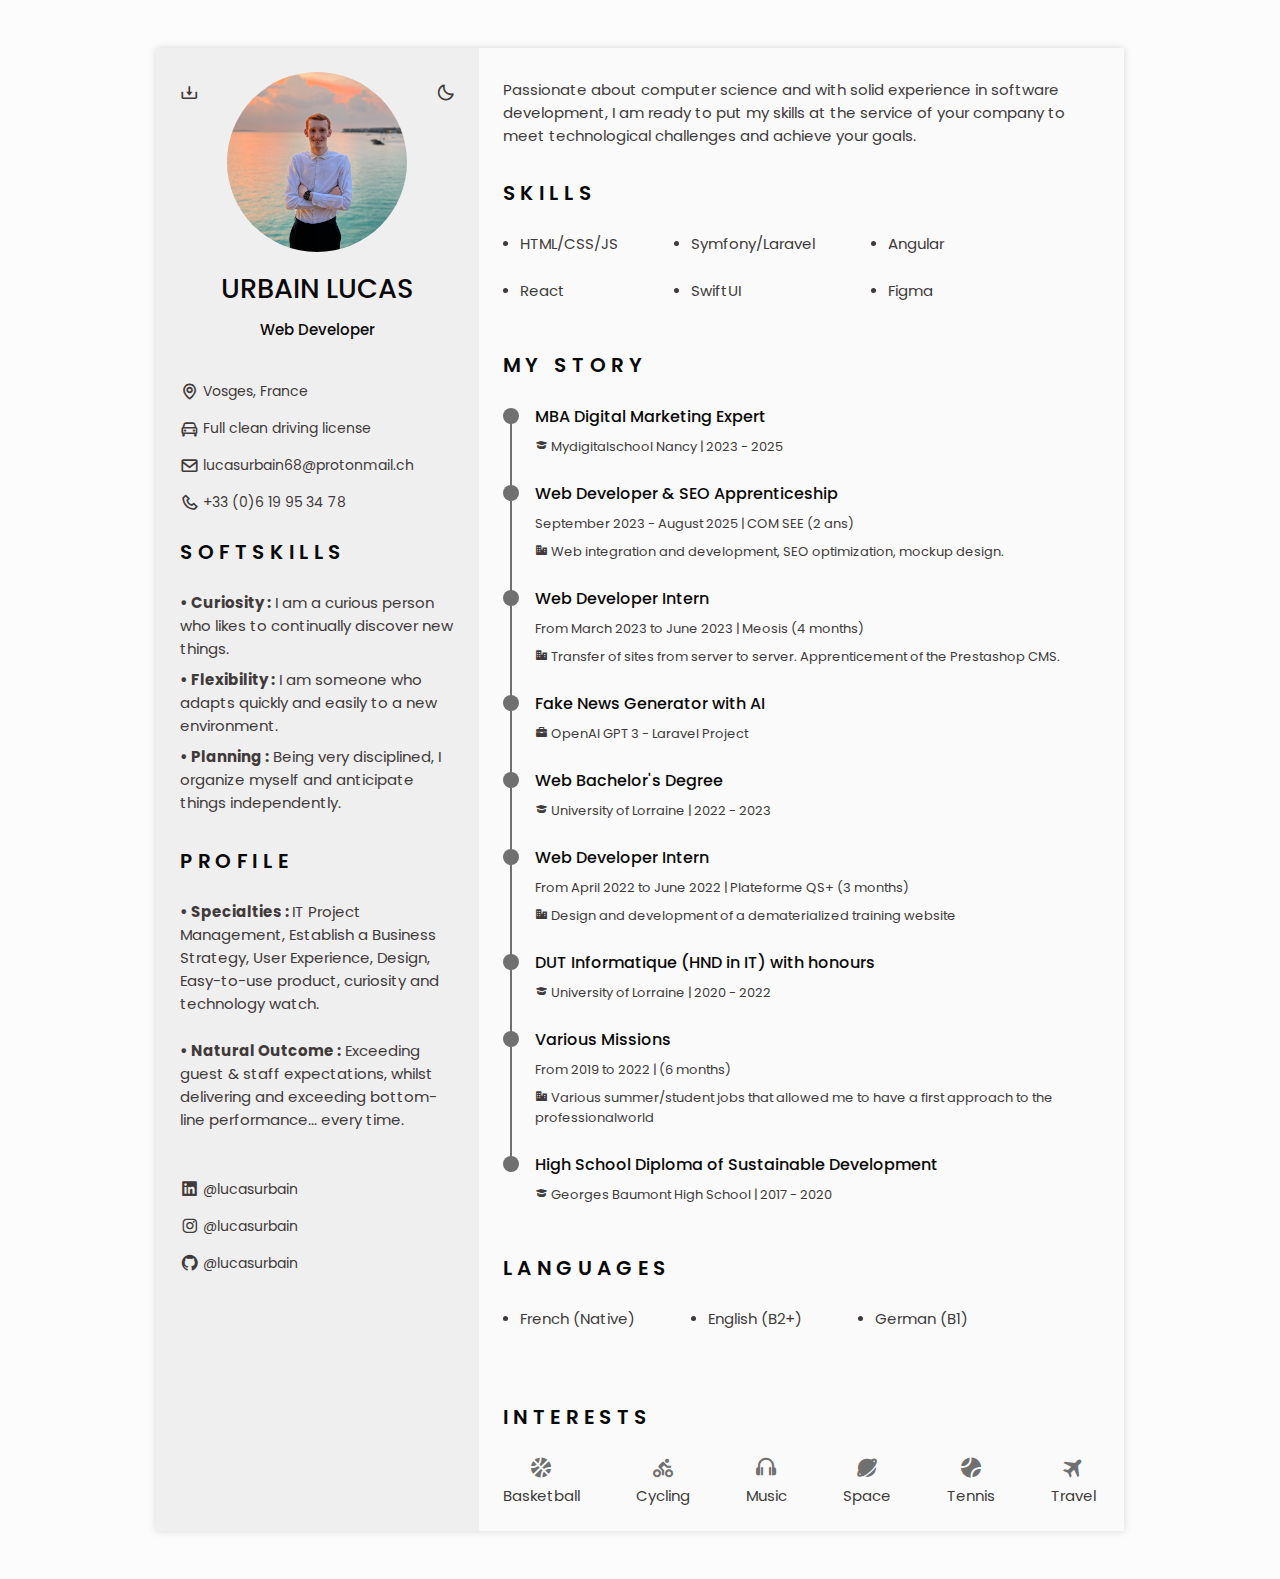
==== commit 50f56817: "2023.23.1" ====
--- a/cv.html
+++ b/cv.html
@@ -191,6 +191,32 @@
                 <section class="experience section" id="experience">
                     <h2 class="section-title">My Story</h2>
                     <div class="experience__container bd-grid">
+
+                        <div class="experience__content">
+                            <div class="experience__time">
+                                <span class="experience__rounder"></span>
+                                <span class="experience__line"></span>
+                            </div>
+
+                            <div class="experience__data bd-grid">
+                                <h3 class="experience__title">MBA Digital Marketing Expert</h3>
+                                <span class="experience__company"><i class='bx bxs-graduation'></i> Mydigitalschool Nancy | 2023 - 2025</span>
+                            </div>
+                        </div>
+
+                        <div class="experience__content">
+                            <div class="experience__time">
+                                <span class="experience__rounder"></span>
+                                <span class="experience__line"></span>
+                            </div>
+
+                            <div class="experience__data bd-grid">
+                                <h3 class="experience__title">Web Developer & SEO Apprenticeship</h3>
+                                <span class="experience__company">September 2023 - August 2025 | COM SEE (2 ans)</span>
+                                <p class="experience__description"><i class='bx bxs-business' ></i> Web integration and development, SEO optimization, mockup design.</p>
+                            </div>
+                        </div>
+
                         <div class="experience__content">
                             <div class="experience__time">
                                 <span class="experience__rounder"></span>
@@ -224,7 +250,7 @@
 
                             <div class="experience__data bd-grid">
                                 <h3 class="experience__title">Web Bachelor's Degree</h3>
-                                <span class="experience__company"><i class='bx bxs-graduation'></i> University of Lorraine 2022 - 2023</span>
+                                <span class="experience__company"><i class='bx bxs-graduation'></i> University of Lorraine | 2022 - 2023</span>
                             </div>
                         </div>
                         <div class="experience__content">
@@ -247,21 +273,8 @@
                             </div>
 
                             <div class="experience__data bd-grid">
-                                <h3 class="experience__title">E-Commerce Websites</h3>
-                                <span class="experience__company"><i class='bx bxs-briefcase' ></i> React Project and Laravel Project</span>
-
-                            </div>
-                        </div>
-
-                        <div class="experience__content">
-                            <div class="experience__time">
-                                <span class="experience__rounder"></span>
-                                <span class="experience__line"></span>
-                            </div>
-
-                            <div class="experience__data bd-grid">
                                 <h3 class="experience__title">DUT Informatique (HND in IT) with honours</h3>
-                                <span class="experience__company"><i class='bx bxs-graduation'></i> University of Lorraine 2020 - 2022</span>
+                                <span class="experience__company"><i class='bx bxs-graduation'></i> University of Lorraine | 2020 - 2022</span>
                             </div>
                         </div>
 
@@ -281,24 +294,11 @@
                         <div class="experience__content">
                             <div class="experience__time">
                                 <span class="experience__rounder"></span>
-                                <span class="experience__line"></span>
-                            </div>
-
-                            <div class="experience__data bd-grid">
-                                <h3 class="experience__title">High school energy management project</h3>
-                                <span class="experience__company"><i class='bx bxs-briefcase' ></i> Web Project, Raspberry and LoRaWan</span>
-
-                            </div>
-                        </div>
-
-                        <div class="experience__content">
-                            <div class="experience__time">
-                                <span class="experience__rounder"></span>
-                            </div>
-
-                            <div class="experience__data bd-grid">
-                                <h3 class="experience__title">Bachelor of Sustainable Development</h3>
-                                <span class="experience__company"><i class='bx bxs-graduation'></i> Bachelor of Sustainable Development</span>
+                            </div>
+
+                            <div class="experience__data bd-grid">
+                                <h3 class="experience__title">High School Diploma of Sustainable Development</h3>
+                                <span class="experience__company"><i class='bx bxs-graduation'></i> Georges Baumont High School | 2017 - 2020</span>
                             </div>
                         </div>
 
--- a/assets/css/cv-styles.css
+++ b/assets/css/cv-styles.css
@@ -116,7 +116,7 @@
 }
 
 .scale-cv .section {
-    padding: 1.09rem 0;
+    padding: 0.87rem 0;
 }
 
 .scale-cv .section-title {
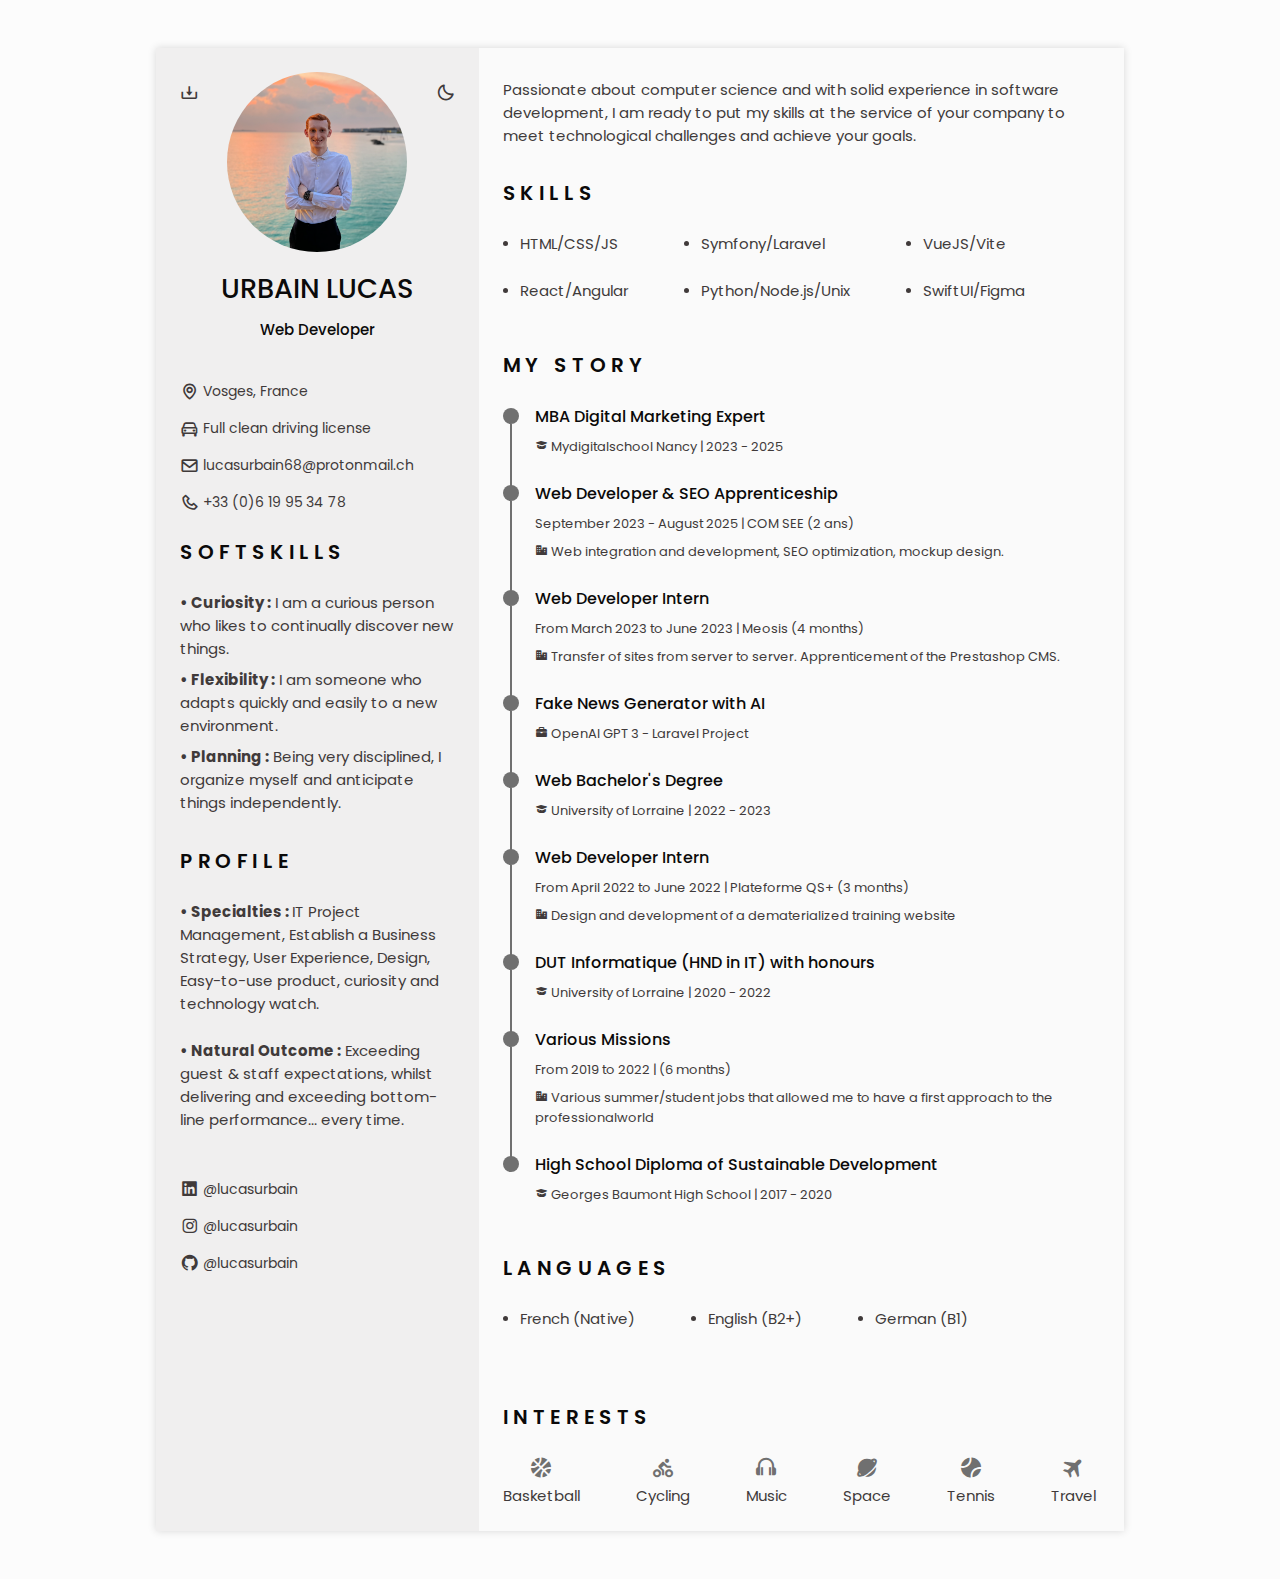
==== commit ae061cbc: "2023.23.3" ====
--- a/cv.html
+++ b/cv.html
@@ -174,16 +174,16 @@
                                 <span class="languages__circle"> </span>Symfony/Laravel
                             </li>
                             <li class="languages__name">
-                                <span class="languages__circle"> </span>Angular
-                            </li>
-                            <li class="languages__name">
-                                <span class="languages__circle"> </span>React
-                            </li>
-                            <li class="languages__name">
-                                <span class="languages__circle"> </span>SwiftUI
-                            </li>
-                            <li class="languages__name">
-                                <span class="languages__circle"> </span>Figma
+                                <span class="languages__circle"> </span>VueJS/Vite
+                            </li>
+                            <li class="languages__name">
+                                <span class="languages__circle"> </span>React/Angular
+                            </li>
+                            <li class="languages__name">
+                                <span class="languages__circle"> </span>Python/Node.js/Unix
+                            </li>
+                            <li class="languages__name">
+                                <span class="languages__circle"> </span>SwiftUI/Figma
                             </li>
                         </ul>
                     </div>
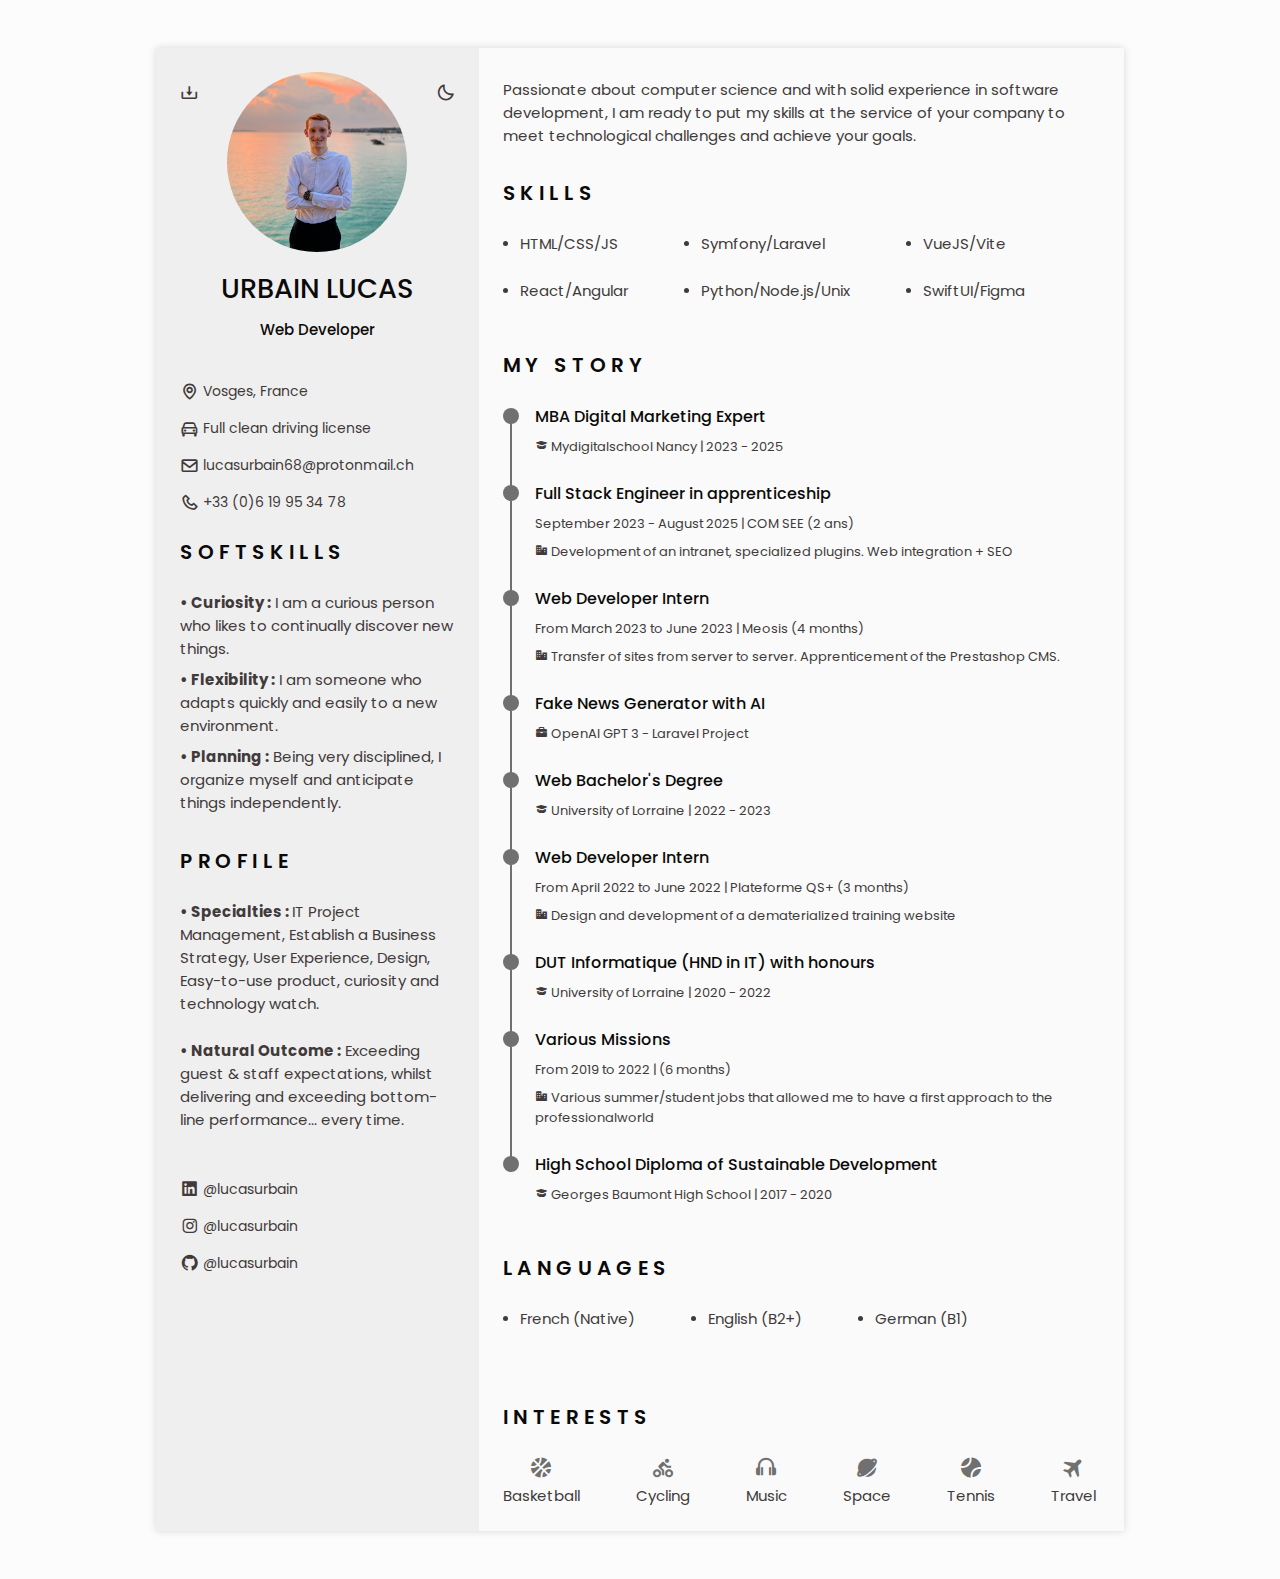
==== commit 88c6a8d4: "2023.23.6" ====
--- a/cv.html
+++ b/cv.html
@@ -211,9 +211,9 @@
                             </div>
 
                             <div class="experience__data bd-grid">
-                                <h3 class="experience__title">Web Developer & SEO Apprenticeship</h3>
+                                <h3 class="experience__title">Full Stack Engineer in apprenticeship</h3>
                                 <span class="experience__company">September 2023 - August 2025 | COM SEE (2 ans)</span>
-                                <p class="experience__description"><i class='bx bxs-business' ></i> Web integration and development, SEO optimization, mockup design.</p>
+                                <p class="experience__description"><i class='bx bxs-business' ></i> Development of an intranet, specialized plugins. Web integration + SEO</p>
                             </div>
                         </div>
 
